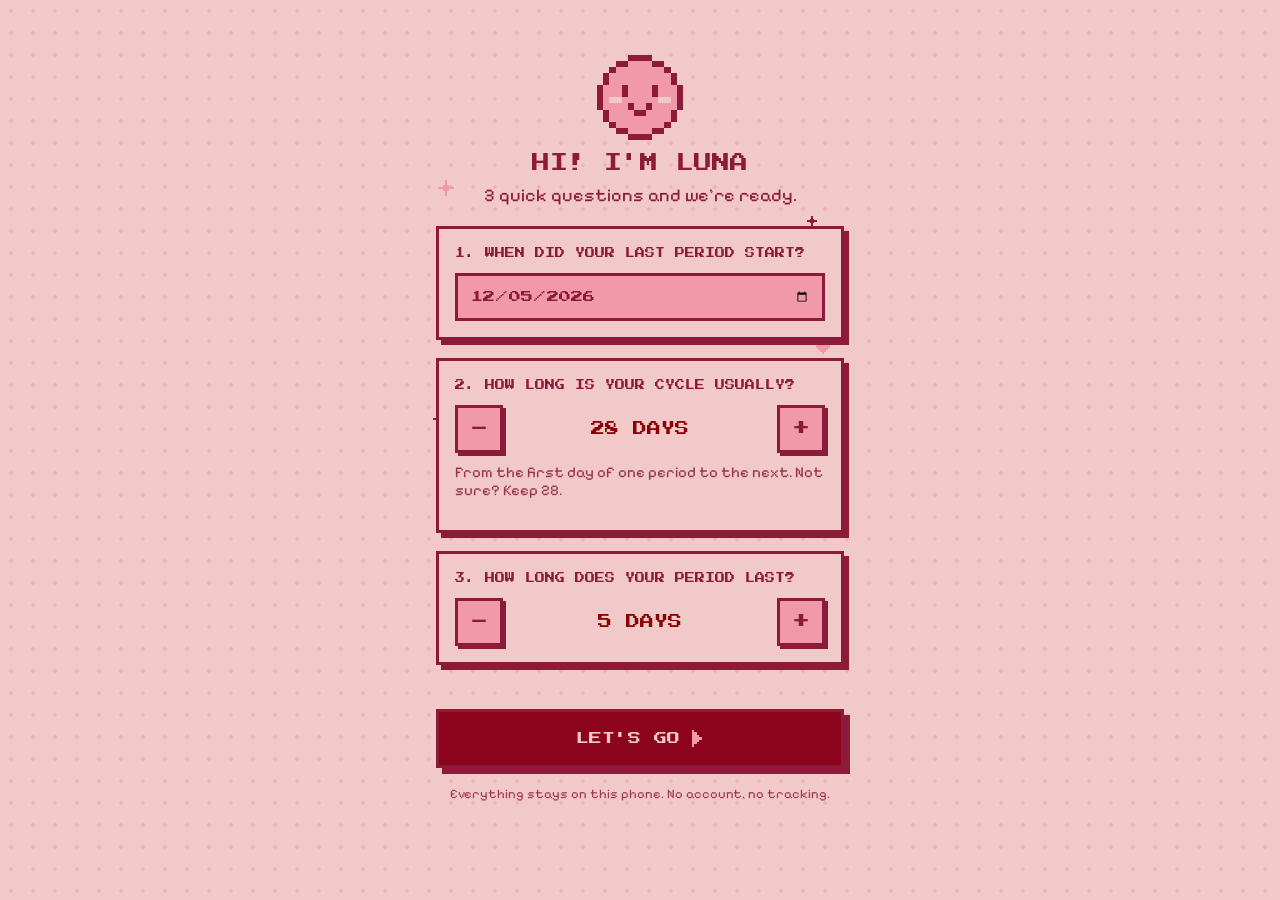
==== index.html @ a5b81240 "Luna: pixel moon period tracker PWA Co-Authored-By: Claude Opus 5.5 <noreply@anthropic.com>" ====
<!doctype html>
<html lang="en">
<head>
<meta charset="utf-8">
<meta name="viewport" content="width=device-width, initial-scale=1, viewport-fit=cover">
<title>Luna</title>
<meta name="description" content="A cute pixel moon period tracker.">
<meta name="theme-color" content="#F2C9C9">
<meta name="mobile-web-app-capable" content="yes">
<meta name="apple-mobile-web-app-capable" content="yes">
<meta name="apple-mobile-web-app-status-bar-style" content="default">
<meta name="apple-mobile-web-app-title" content="Luna">
<link rel="manifest" href="manifest.webmanifest">
<link rel="icon" type="image/png" sizes="192x192" href="icons/icon-192.png">
<link rel="apple-touch-icon" href="icons/apple-touch-icon.png">
<link rel="preconnect" href="https://fonts.googleapis.com">
<link rel="preconnect" href="https://fonts.gstatic.com" crossorigin>
<link rel="stylesheet" href="https://fonts.googleapis.com/css2?family=Pixelify+Sans:wght@400;600&family=Press+Start+2P&display=swap">
<link rel="stylesheet" href="styles.css">
</head>
<body>
<main id="app" aria-live="polite"></main>
<div id="sheet" hidden></div>
<div id="toast" role="status" hidden></div>
<div id="fx" aria-hidden="true"></div>
<script type="module" src="app.js"></script>
</body>
</html>
---- styles.css ----
:root {
  --blush: #F2C9C9;
  --pink: #F299A9;
  --crimson: #8C031C;
  --deep: #8C0303;
  --wine: #8C1B39;
  --pixel: 'Press Start 2P', ui-monospace, monospace;
  --body: 'Pixelify Sans', ui-monospace, monospace;
  color-scheme: light;
}

* { box-sizing: border-box; }

html, body {
  margin: 0;
  min-height: 100%;
  background-color: var(--blush);
  background-image: radial-gradient(rgba(242, 153, 169, 0.55) 1.5px, transparent 2px);
  background-size: 22px 22px;
  color: var(--wine);
  font-family: var(--body);
  font-size: 18px;
  -webkit-tap-highlight-color: transparent;
  -webkit-user-select: none;
  user-select: none;
}

#app {
  max-width: 440px;
  margin: 0 auto;
  min-height: 100dvh;
  padding: calc(env(safe-area-inset-top) + 16px) 16px calc(env(safe-area-inset-bottom) + 24px);
  display: flex;
  flex-direction: column;
  position: relative;
}

.pf { font-family: var(--pixel); text-transform: uppercase; line-height: 1.5; }
h1, h2 { font-family: var(--pixel); font-weight: 400; margin: 0; text-transform: uppercase; }
svg.px, svg.ring, svg.buddy { image-rendering: pixelated; display: block; }

/* ---------- header ---------- */
.top { display: flex; align-items: center; justify-content: space-between; gap: 12px; }
.brand { display: flex; align-items: center; gap: 10px; font-family: var(--pixel); font-size: 20px; color: var(--wine); }
.iconbtn {
  background: none; border: 0; padding: 10px; margin: -10px; cursor: pointer;
  display: flex; align-items: center; gap: 8px; color: var(--wine);
  font-family: var(--pixel); font-size: 10px;
}

/* ---------- home ---------- */
.bubble {
  align-self: center; position: relative; margin: 18px 0 6px;
  background: var(--pink); border: 3px solid var(--wine);
  padding: 10px 14px; font-family: var(--pixel); font-size: 11px; color: var(--wine);
}
.bubble::after {
  content: ''; position: absolute; left: 50%; bottom: -9px; width: 8px; height: 6px;
  margin-left: -4px; background: var(--wine);
  box-shadow: 2px 4px 0 -1px var(--wine);
}
.ringwrap { position: relative; width: min(300px, 82vw); aspect-ratio: 1; margin: 6px auto 0; }
.ringwrap .ring { position: absolute; inset: 0; width: 100%; height: 100%; }
.ringwrap .center {
  position: absolute; inset: 0; display: flex; flex-direction: column;
  align-items: center; justify-content: center; text-align: center; padding-top: 4px;
}
.daynum { font-family: var(--pixel); font-size: clamp(20px, 6.5vw, 26px); color: var(--deep); margin-top: 6px; text-transform: uppercase; }
.phase { font-family: var(--pixel); font-size: 10px; color: var(--wine); margin-top: 8px; text-transform: uppercase; }
.card, .tip, .install, .bubble, .btn, .avg, .list { position: relative; z-index: 1; }
.ring .today { animation: pulse 1.6s steps(2) infinite; transform-box: fill-box; transform-origin: center; }

.countdown { text-align: center; margin: 14px 0 4px; }
.countdown .big { font-family: var(--pixel); font-size: clamp(12px, 3.8vw, 15px); color: var(--deep); }
.countdown .small { font-family: var(--pixel); font-size: 10px; margin-top: 10px; color: var(--wine); }

.tip {
  position: relative; margin: 18px 4px 0; background: var(--pink);
  border: 3px solid var(--wine); box-shadow: inset 0 0 0 3px var(--blush);
  padding: 16px 18px; text-align: center; font-size: 19px; line-height: 1.25; color: var(--wine);
}
.tip .heart { position: absolute; left: -12px; top: -12px; }

.spacer { flex: 1; min-height: 18px; }

.btn {
  display: flex; align-items: center; justify-content: center; gap: 12px; width: 100%;
  font-family: var(--pixel); font-size: 13px; text-transform: uppercase;
  padding: 18px 14px; cursor: pointer; border: 3px solid var(--wine);
  background: var(--crimson); color: var(--blush);
  box-shadow: 6px 6px 0 var(--wine); transition: transform 60ms steps(1), box-shadow 60ms steps(1);
}
.btn:active { transform: translate(6px, 6px); box-shadow: 0 0 0 var(--wine); }
.btn.light { background: var(--pink); color: var(--wine); }
.btn.ghost { background: var(--blush); color: var(--wine); }
.btn.small { font-size: 10px; padding: 12px; box-shadow: 4px 4px 0 var(--wine); }
.btn.small:active { transform: translate(4px, 4px); }
.btn + .btn { margin-top: 16px; }

.note { text-align: center; font-size: 13px; opacity: 0.8; margin-top: 18px; }

.install {
  margin: 14px 0 0; border: 3px dashed var(--wine); background: rgba(242, 153, 169, 0.5);
  padding: 12px 14px; font-size: 16px; line-height: 1.3; display: flex; gap: 10px; align-items: flex-start;
}
.install b { font-family: var(--pixel); font-size: 10px; font-weight: 400; display: block; margin-bottom: 6px; }
.install .x { margin-left: auto; background: none; border: 0; font-family: var(--pixel); color: var(--wine); font-size: 12px; cursor: pointer; padding: 4px; }

/* decorations */
.deco { position: absolute; pointer-events: none; animation: twinkle 2.4s steps(3) infinite; }
.deco:nth-of-type(2n) { animation-delay: 0.8s; }
.deco:nth-of-type(3n) { animation-delay: 1.6s; }

/* moon buddy blink */
.buddy .eyes { animation: blink 4.5s steps(1) infinite; transform-box: fill-box; transform-origin: center; }
.buddy { animation: bob 2.4s steps(2) infinite; }

/* ---------- screens: setup, history, settings ---------- */
.screen-title { display: flex; align-items: center; gap: 14px; margin-bottom: 18px; }
.screen-title h1 { font-size: 16px; }
.card {
  background: var(--blush); border: 3px solid var(--wine); box-shadow: 5px 5px 0 var(--wine);
  padding: 16px; margin-bottom: 18px;
}
.card h2 { font-size: 10px; line-height: 1.6; margin-bottom: 12px; }
.hello { text-align: center; margin: 8px 0 20px; }
.hello h1 { font-size: 18px; margin-top: 14px; }
.hello p { margin: 12px 0 0; font-size: 18px; }

input[type="date"] {
  width: 100%; font-family: var(--pixel); font-size: 12px; color: var(--wine);
  background: var(--pink); border: 3px solid var(--wine); border-radius: 0;
  padding: 12px; -webkit-appearance: none; appearance: none; min-height: 48px;
}
.stepper { display: flex; align-items: center; justify-content: space-between; gap: 12px; }
.stepper button {
  width: 48px; height: 48px; font-family: var(--pixel); font-size: 18px; cursor: pointer;
  background: var(--pink); color: var(--wine); border: 3px solid var(--wine); box-shadow: 3px 3px 0 var(--wine);
}
.stepper button:active { transform: translate(3px, 3px); box-shadow: none; }
.stepper .val { font-family: var(--pixel); font-size: 14px; color: var(--deep); }
.hint { font-size: 15px; margin-top: 10px; opacity: 0.85; }

.avg { display: grid; grid-template-columns: 1fr 1fr; gap: 12px; margin-bottom: 18px; }
.avg div { background: var(--pink); border: 3px solid var(--wine); padding: 12px; text-align: center; }
.avg .n { font-family: var(--pixel); font-size: 16px; color: var(--deep); display: block; margin-bottom: 8px; }
.avg .l { font-size: 15px; }

.list { list-style: none; padding: 0; margin: 18px 0 0; }
.list li + li { margin-top: 10px; }
.row {
  width: 100%; text-align: left; display: flex; align-items: center; gap: 12px; cursor: pointer;
  background: var(--blush); color: var(--wine); border: 3px solid var(--wine); padding: 12px;
  font-family: var(--body); font-size: 16px;
}
.row:active { background: var(--pink); }
.row .d { font-family: var(--pixel); font-size: 11px; color: var(--deep); display: block; margin-bottom: 6px; line-height: 1.5; }
.row .chev { margin-left: auto; }
.empty { text-align: center; padding: 20px 0; }

/* ---------- sheet ---------- */
#sheet { position: fixed; inset: 0; z-index: 20; display: flex; align-items: flex-end; justify-content: center; }
#sheet[hidden] { display: none; }
#sheet .backdrop { position: absolute; inset: 0; background: rgba(140, 27, 57, 0.45); }
#sheet .panel {
  position: relative; width: 100%; max-width: 440px; background: var(--blush);
  border: 3px solid var(--wine); border-bottom: 0;
  padding: 22px 18px calc(env(safe-area-inset-bottom) + 22px);
  max-height: 92dvh; overflow-y: auto;
  animation: up 160ms steps(4);
}
#sheet .panel h2 { font-size: 12px; margin-bottom: 18px; text-align: center; }
#sheet label { display: block; font-family: var(--pixel); font-size: 9px; margin: 0 0 8px; }
#sheet .field { margin-bottom: 16px; }
.err { color: var(--deep); font-family: var(--pixel); font-size: 9px; line-height: 1.6; min-height: 14px; margin-bottom: 12px; }

/* ---------- toast + effects ---------- */
#toast {
  position: fixed; left: 50%; top: calc(env(safe-area-inset-top) + 14px); transform: translateX(-50%);
  z-index: 30; width: min(92vw, 400px); background: var(--wine); color: var(--blush);
  font-family: var(--pixel); font-size: 10px; line-height: 1.6; padding: 12px 14px; text-align: center;
  box-shadow: 4px 4px 0 var(--crimson);
}
#toast[hidden] { display: none; }
#fx { position: fixed; inset: 0; pointer-events: none; z-index: 25; overflow: hidden; }
#fx span { position: absolute; animation: floatup 1.3s steps(10) forwards; }

@keyframes twinkle { 0%, 100% { opacity: 1; } 50% { opacity: 0.25; } }
@keyframes blink { 0%, 92%, 100% { transform: scaleY(1); } 94%, 97% { transform: scaleY(0.15); } }
@keyframes bob { 0%, 100% { transform: translateY(0); } 50% { transform: translateY(-3px); } }
@keyframes pulse { 0%, 100% { transform: scale(1); } 50% { transform: scale(1.12); } }
@keyframes up { from { transform: translateY(40%); } to { transform: translateY(0); } }
@keyframes floatup { from { transform: translateY(0); opacity: 1; } to { transform: translateY(-46vh); opacity: 0; } }

@media (prefers-reduced-motion: reduce) {
  *, *::before, *::after { animation: none !important; transition: none !important; }
}
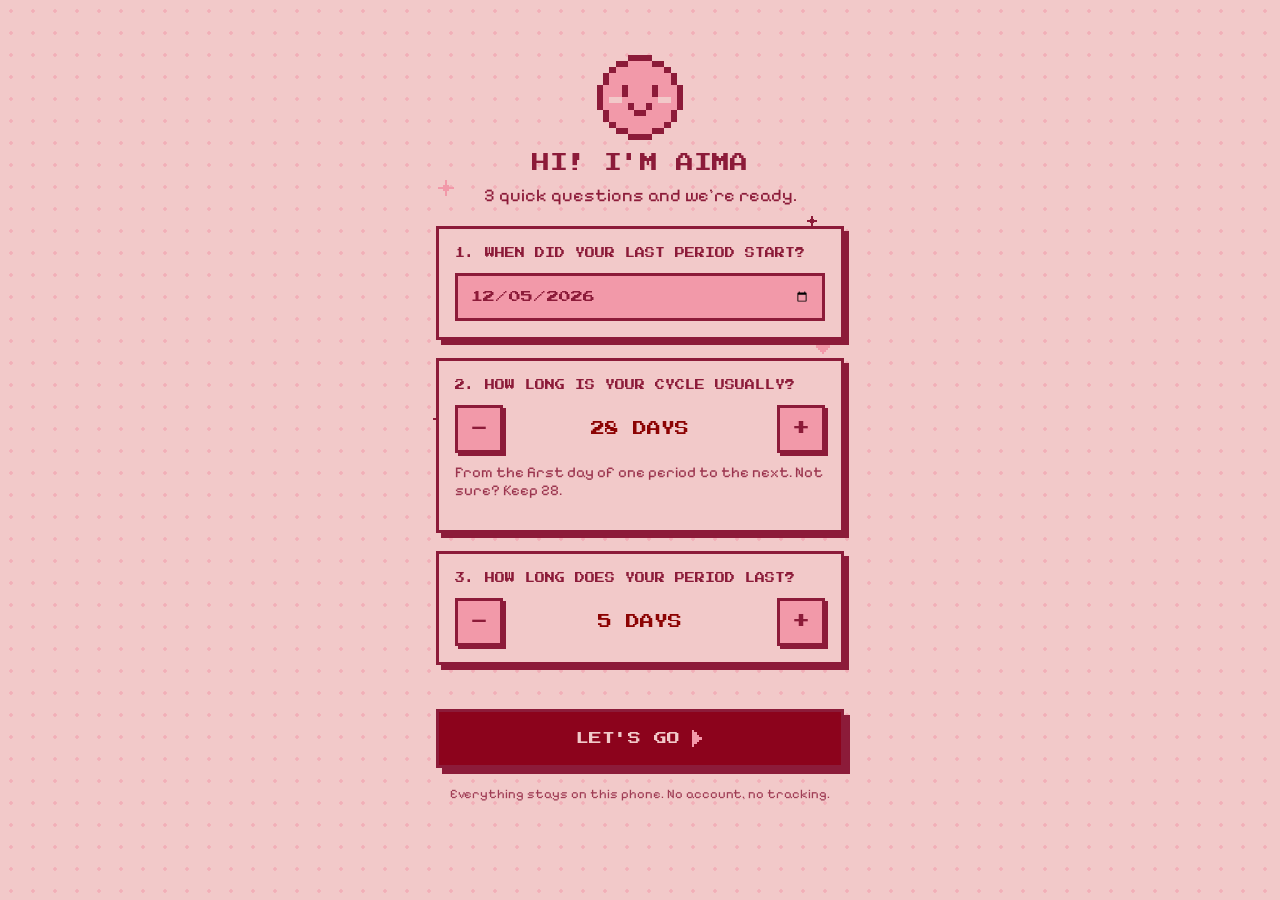
==== commit a7b2cb8a: "Rename the app to Aima Visible name, home-screen title and manifest now say Aima. Storage keys stay " ====
--- a/index.html
+++ b/index.html
@@ -3,13 +3,13 @@
 <head>
 <meta charset="utf-8">
 <meta name="viewport" content="width=device-width, initial-scale=1, viewport-fit=cover">
-<title>Luna</title>
+<title>Aima</title>
 <meta name="description" content="A cute pixel moon period tracker.">
 <meta name="theme-color" content="#F2C9C9">
 <meta name="mobile-web-app-capable" content="yes">
 <meta name="apple-mobile-web-app-capable" content="yes">
 <meta name="apple-mobile-web-app-status-bar-style" content="default">
-<meta name="apple-mobile-web-app-title" content="Luna">
+<meta name="apple-mobile-web-app-title" content="Aima">
 <link rel="manifest" href="manifest.webmanifest">
 <link rel="icon" type="image/png" sizes="192x192" href="icons/icon-192.png">
 <link rel="apple-touch-icon" href="icons/apple-touch-icon.png">
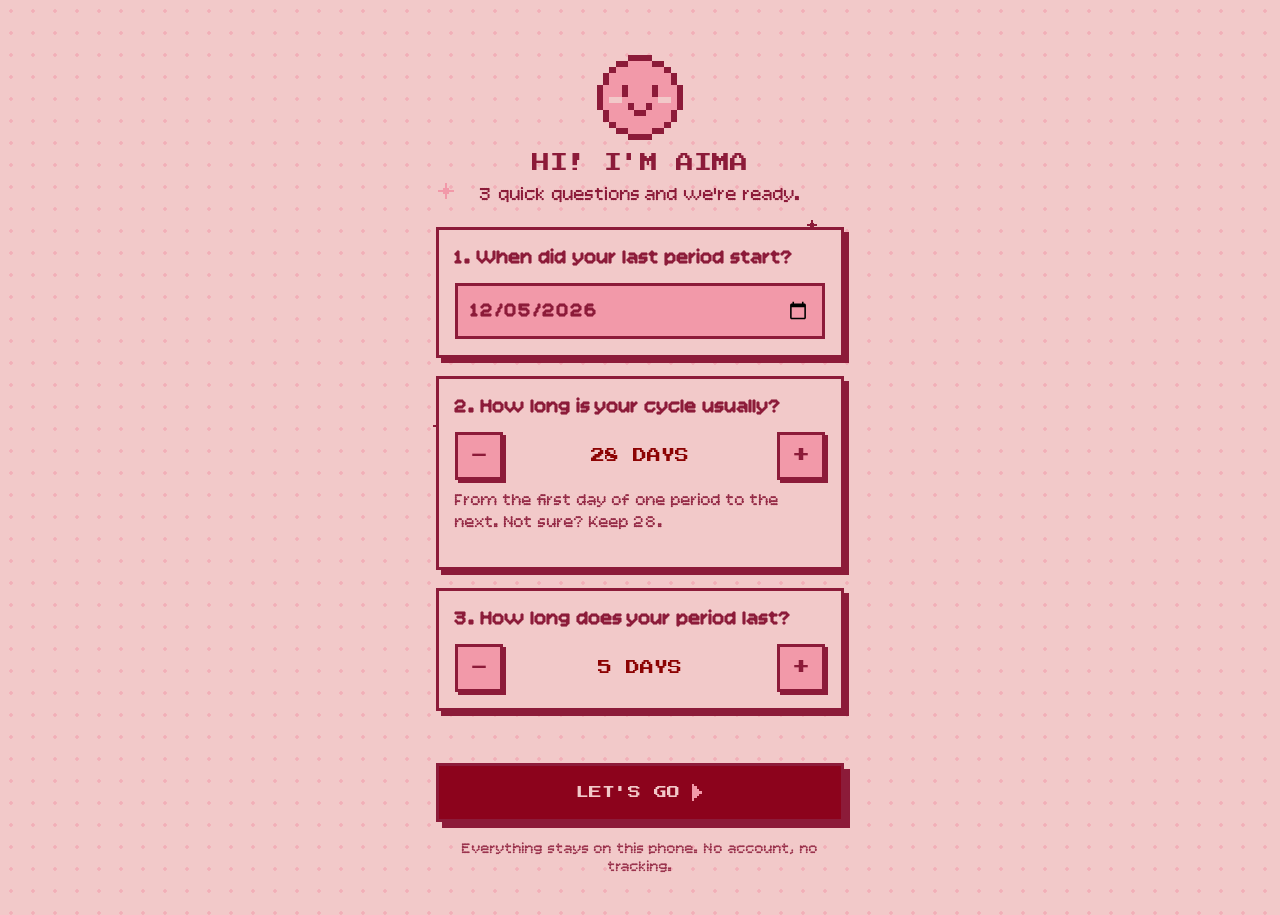
==== commit fd499c15: "Use Bitcount for body text and make small text easier to read Body font is now Bitcount Prop Single " ====
--- a/index.html
+++ b/index.html
@@ -15,7 +15,7 @@
 <link rel="apple-touch-icon" href="icons/apple-touch-icon.png">
 <link rel="preconnect" href="https://fonts.googleapis.com">
 <link rel="preconnect" href="https://fonts.gstatic.com" crossorigin>
-<link rel="stylesheet" href="https://fonts.googleapis.com/css2?family=Pixelify+Sans:wght@400;600&family=Press+Start+2P&display=swap">
+<link rel="stylesheet" href="https://fonts.googleapis.com/css2?family=Bitcount+Prop+Single:wght@100..900&family=Press+Start+2P&display=swap">
 <link rel="stylesheet" href="styles.css">
 </head>
 <body>
--- a/styles.css
+++ b/styles.css
@@ -5,7 +5,7 @@
   --deep: #8C0303;
   --wine: #8C1B39;
   --pixel: 'Press Start 2P', ui-monospace, monospace;
-  --body: 'Pixelify Sans', ui-monospace, monospace;
+  --body: 'Bitcount Prop Single', ui-monospace, monospace;
   color-scheme: light;
 }
 
@@ -19,7 +19,8 @@
   background-size: 22px 22px;
   color: var(--wine);
   font-family: var(--body);
-  font-size: 18px;
+  font-size: 19px;
+  font-weight: 500;
   -webkit-tap-highlight-color: transparent;
   -webkit-user-select: none;
   user-select: none;
@@ -45,7 +46,7 @@
 .iconbtn {
   background: none; border: 0; padding: 10px; margin: -10px; cursor: pointer;
   display: flex; align-items: center; gap: 8px; color: var(--wine);
-  font-family: var(--pixel); font-size: 10px;
+  font-family: var(--pixel); font-size: 11px;
 }
 
 /* ---------- home ---------- */
@@ -66,18 +67,18 @@
   align-items: center; justify-content: center; text-align: center; padding-top: 4px;
 }
 .daynum { font-family: var(--pixel); font-size: clamp(20px, 6.5vw, 26px); color: var(--deep); margin-top: 6px; text-transform: uppercase; }
-.phase { font-family: var(--pixel); font-size: 10px; color: var(--wine); margin-top: 8px; text-transform: uppercase; }
+.phase { font-family: var(--body); font-size: 19px; font-weight: 700; letter-spacing: 1px; color: var(--wine); margin-top: 8px; text-transform: uppercase; }
 .card, .tip, .install, .bubble, .btn, .avg, .list { position: relative; z-index: 1; }
 .ring .today { animation: pulse 1.6s steps(2) infinite; transform-box: fill-box; transform-origin: center; }
 
 .countdown { text-align: center; margin: 14px 0 4px; }
 .countdown .big { font-family: var(--pixel); font-size: clamp(12px, 3.8vw, 15px); color: var(--deep); }
-.countdown .small { font-family: var(--pixel); font-size: 10px; margin-top: 10px; color: var(--wine); }
+.countdown .small { font-family: var(--body); font-size: 19px; font-weight: 600; margin-top: 8px; text-transform: uppercase; letter-spacing: 1px; color: var(--wine); }
 
 .tip {
   position: relative; margin: 18px 4px 0; background: var(--pink);
   border: 3px solid var(--wine); box-shadow: inset 0 0 0 3px var(--blush);
-  padding: 16px 18px; text-align: center; font-size: 19px; line-height: 1.25; color: var(--wine);
+  padding: 16px 18px; text-align: center; font-size: 21px; line-height: 1.3; color: var(--wine);
 }
 .tip .heart { position: absolute; left: -12px; top: -12px; }
 
@@ -97,13 +98,13 @@
 .btn.small:active { transform: translate(4px, 4px); }
 .btn + .btn { margin-top: 16px; }
 
-.note { text-align: center; font-size: 13px; opacity: 0.8; margin-top: 18px; }
+.note { text-align: center; font-size: 15px; opacity: 0.85; margin-top: 18px; }
 
 .install {
   margin: 14px 0 0; border: 3px dashed var(--wine); background: rgba(242, 153, 169, 0.5);
-  padding: 12px 14px; font-size: 16px; line-height: 1.3; display: flex; gap: 10px; align-items: flex-start;
+  padding: 12px 14px; font-size: 17px; line-height: 1.3; display: flex; gap: 10px; align-items: flex-start;
 }
-.install b { font-family: var(--pixel); font-size: 10px; font-weight: 400; display: block; margin-bottom: 6px; }
+.install b { font-family: var(--body); font-size: 18px; font-weight: 800; display: block; margin-bottom: 6px; }
 .install .x { margin-left: auto; background: none; border: 0; font-family: var(--pixel); color: var(--wine); font-size: 12px; cursor: pointer; padding: 4px; }
 
 /* decorations */
@@ -122,13 +123,13 @@
   background: var(--blush); border: 3px solid var(--wine); box-shadow: 5px 5px 0 var(--wine);
   padding: 16px; margin-bottom: 18px;
 }
-.card h2 { font-size: 10px; line-height: 1.6; margin-bottom: 12px; }
+.card h2 { font-family: var(--body); font-size: 20px; font-weight: 700; line-height: 1.25; margin-bottom: 12px; text-transform: none; }
 .hello { text-align: center; margin: 8px 0 20px; }
 .hello h1 { font-size: 18px; margin-top: 14px; }
-.hello p { margin: 12px 0 0; font-size: 18px; }
+.hello p { margin: 12px 0 0; font-size: 19px; }
 
 input[type="date"] {
-  width: 100%; font-family: var(--pixel); font-size: 12px; color: var(--wine);
+  width: 100%; font-family: var(--body); font-size: 20px; font-weight: 700; color: var(--wine);
   background: var(--pink); border: 3px solid var(--wine); border-radius: 0;
   padding: 12px; -webkit-appearance: none; appearance: none; min-height: 48px;
 }
@@ -139,22 +140,22 @@
 }
 .stepper button:active { transform: translate(3px, 3px); box-shadow: none; }
 .stepper .val { font-family: var(--pixel); font-size: 14px; color: var(--deep); }
-.hint { font-size: 15px; margin-top: 10px; opacity: 0.85; }
+.hint { font-size: 17px; line-height: 1.3; margin-top: 10px; opacity: 0.9; }
 
 .avg { display: grid; grid-template-columns: 1fr 1fr; gap: 12px; margin-bottom: 18px; }
 .avg div { background: var(--pink); border: 3px solid var(--wine); padding: 12px; text-align: center; }
 .avg .n { font-family: var(--pixel); font-size: 16px; color: var(--deep); display: block; margin-bottom: 8px; }
-.avg .l { font-size: 15px; }
+.avg .l { font-size: 17px; }
 
 .list { list-style: none; padding: 0; margin: 18px 0 0; }
 .list li + li { margin-top: 10px; }
 .row {
   width: 100%; text-align: left; display: flex; align-items: center; gap: 12px; cursor: pointer;
   background: var(--blush); color: var(--wine); border: 3px solid var(--wine); padding: 12px;
-  font-family: var(--body); font-size: 16px;
+  font-family: var(--body); font-size: 17px; font-weight: 500;
 }
 .row:active { background: var(--pink); }
-.row .d { font-family: var(--pixel); font-size: 11px; color: var(--deep); display: block; margin-bottom: 6px; line-height: 1.5; }
+.row .d { font-family: var(--body); font-size: 20px; font-weight: 800; color: var(--deep); display: block; margin-bottom: 4px; }
 .row .chev { margin-left: auto; }
 .empty { text-align: center; padding: 20px 0; }
 
@@ -170,15 +171,15 @@
   animation: up 160ms steps(4);
 }
 #sheet .panel h2 { font-size: 12px; margin-bottom: 18px; text-align: center; }
-#sheet label { display: block; font-family: var(--pixel); font-size: 9px; margin: 0 0 8px; }
+#sheet label { display: block; font-family: var(--body); font-size: 18px; font-weight: 700; margin: 0 0 8px; }
 #sheet .field { margin-bottom: 16px; }
-.err { color: var(--deep); font-family: var(--pixel); font-size: 9px; line-height: 1.6; min-height: 14px; margin-bottom: 12px; }
+.err { color: var(--deep); font-family: var(--body); font-size: 18px; font-weight: 700; line-height: 1.3; min-height: 22px; margin-bottom: 12px; }
 
 /* ---------- toast + effects ---------- */
 #toast {
   position: fixed; left: 50%; top: calc(env(safe-area-inset-top) + 14px); transform: translateX(-50%);
   z-index: 30; width: min(92vw, 400px); background: var(--wine); color: var(--blush);
-  font-family: var(--pixel); font-size: 10px; line-height: 1.6; padding: 12px 14px; text-align: center;
+  font-family: var(--body); font-size: 18px; font-weight: 700; line-height: 1.3; padding: 12px 14px; text-align: center;
   box-shadow: 4px 4px 0 var(--crimson);
 }
 #toast[hidden] { display: none; }
